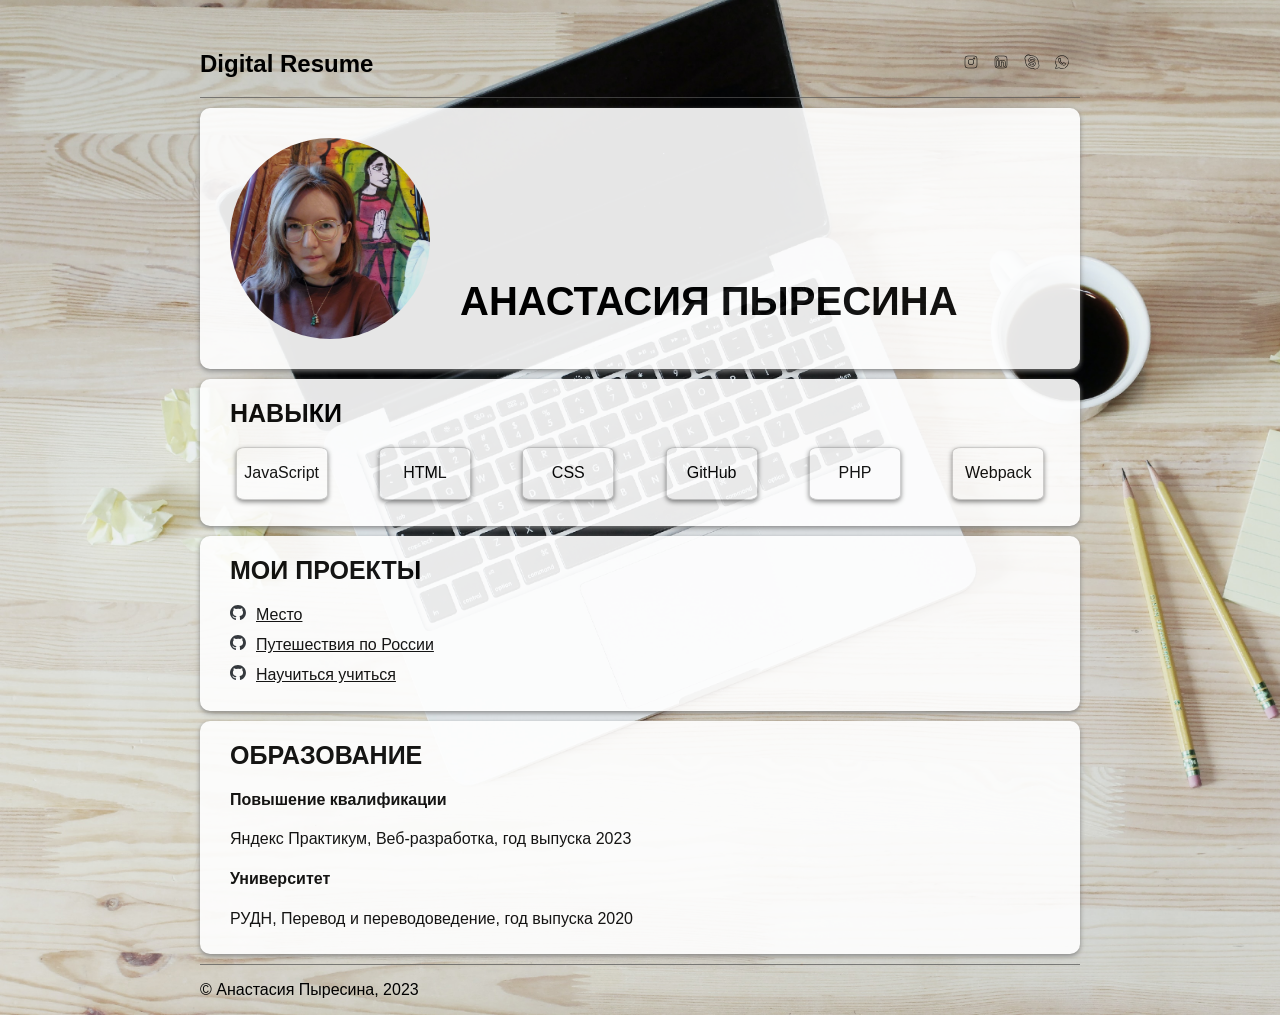
==== index.html @ 8975e487 "Fix file name" ====
<html>

<head>
    <meta charset="UTF-8">
    <!-- <meta name="viewport" content="width=device-width, initial-scale=1.0"> -->
    <title>le Resume</title>
    <link rel="stylesheet" href="./pages/index.css">
</head>

<body class="body">
    <!-- //HEADER// -->
    <header class="header">
        <h2 class="header__title">Digital Resume</h2>
        <nav class="header__links">
            <a href="" class="header__link"> <img class="logo" src="./images/instagram.svg"></a>
            <a href="" class="header__link"> <img class="logo" src="./images/linkedin.svg"></a>
            <a href="" class="header__link"> <img class="logo" src="./images/skype.svg"></a>
            <a href="" class="header__link"> <img class="logo" src="./images/whats.svg"></a>
        </nav>
    </header>
    <!-- //MAIN// -->
    <main class="main">
        <!-- ------- -->
        <!-- profile -->
        <!-- ------- -->
        <section class="profile container">
            <img class="profile__photo" src="./images/resume.jpg">
            <h1 class="profile__name">Анастасия Пыресина</h1>
        </section>
        <!-- ------- -->
        <!-- skills --->
        <!-- ------- -->
        <section class="skills container">
            <h2 class="title">Навыки</h2>
            <ul class="skills__list table">
                <li class="skills__item ">
                    <p>JavaScript</p>
                </li>
                <li class="skills__item">
                    <p>HTML</p>
                </li>
                <li class="skills__item">
                    <p>CSS</p>
                </li>
                <li class="skills__item">
                    <p>GitHub</p>
                </li>
                <li class="skills__item">
                    <p>PHP</p>
                </li>
                <li class="skills__item">
                    <p>Webpack</p>
                </li>
            </ul>
        </section>
        <!-- ------- ----->
        <!-- experience -->
        <!-- ------- ----->
        <section class="experience container">
            <h2 class="title">Мои проекты</h2>
            <ul class="table">
                <li class="table__items">
                    <a href="https://pyresi.github.io/mesto/" class="button"><img class="logo"
                            src="./images/github-mark.svg">Место</a>
                </li>
                <li class="table__items">
                    <a href="https://pyresi.github.io/russian-travel/" class="button"><img class="logo"
                            src="./images/github-mark.svg">Путешествия по России</a>
                </li>
                <li class="table__items">
                    <a href="https://pyresi.github.io/how-to-learn/" class="button"> <img class="logo"
                            src="./images/github-mark.svg">Научиться учиться</a>
                </li>
            </ul>
        </section>
        <!-- ------- ---->
        <!-- education -->
        <!-- ------- ---->
        <section class="education container">
            <h2 class="title">Образование</h2>
            <ul class="table">
                <li class="table__items">
                    <h4>Повышение квалификации</h4>
                    <p>Яндекс Практикум, Веб-разработка, год выпуска 2023</p>
                </li>
                <li class="table__items">
                    <h4>Университет</h4>
                    <p>РУДН, Перевод и переводоведение, год выпуска 2020</p>
                </li>
            </ul>
        </section>
    </main>
    <!-- ------- ---->
    <!-- footer ----->
    <!-- ------- ---->
    <footer class="footer">
        <p class="footer__author">&copy; Анастасия Пыресина, 2023</p>
    </footer>
    <!-- ------- ---->
    <!-- script ----->
    <!-- ------- ---->
    <script src=""></script>
</body>

</html>
---- pages/index.css ----
@import url(../vendor/normalize.css);

@import url(../blocks/body/body.css);

@import url(../blocks/header/header.css);
@import url(../blocks/header/__title/header__title.css);
@import url(../blocks/header/__links/header__links.css);
@import url(../blocks/header/__link/header__link.css);

@import url(../blocks/main/main.css);

@import url(../blocks/profile/profile.css);
@import url(../blocks/profile/__photo/profile__photo.css);
@import url(../blocks/profile/__name/profile__name.css);

@import url(../blocks/skills/skills.css);
@import url(../blocks/skills/__list/skills__list.css);
@import url(../blocks/skills/__item/skills__item.css);

@import url(../blocks/experience/experience.css);
@import url(../blocks/experience/__link/experience__link.css);

@import url(../blocks/button/button.css);

@import url(../blocks/logo/logo.css);
@import url(../blocks/container/container.css);
@import url(../blocks/title/title.css);

@import url(../blocks/table/table.css);
@import url(../blocks/table/__items/table__items.css);

@import url(../blocks/footer/footer.css);
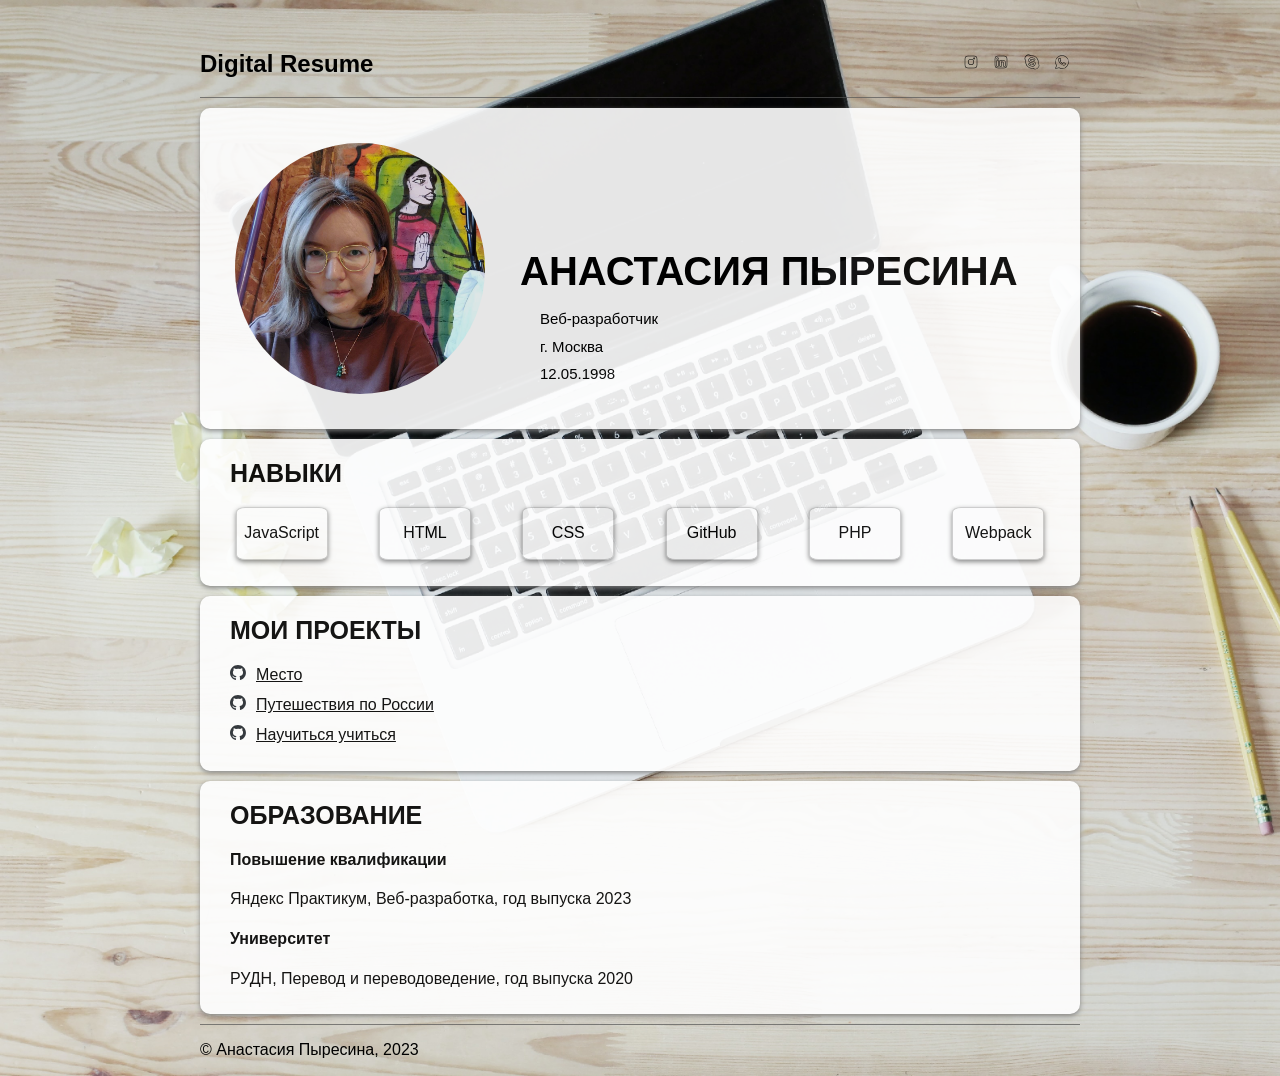
==== commit 7e70c78a: "Add info" ====
--- a/index.html
+++ b/index.html
@@ -25,7 +25,20 @@
         <!-- ------- -->
         <section class="profile container">
             <img class="profile__photo" src="./images/resume.jpg">
-            <h1 class="profile__name">Анастасия Пыресина</h1>
+            <div>
+                <h1 class="profile__name">Анастасия Пыресина</h1>
+                <ul class="profile__list table">
+                    <li class="table__items">
+                        <p class="profile__subtitle">Веб-разработчик</p>
+                    </li>
+                    <li class="table__items">
+                        <p class="profile__subtitle">г. Москва</p>
+                    </li>
+                    <li class="table__items">
+                        <p class="profile__subtitle">12.05.1998</p>
+                    </li>
+                </ul>
+            </div>
         </section>
         <!-- ------- -->
         <!-- skills --->
--- a/pages/index.css
+++ b/pages/index.css
@@ -12,6 +12,7 @@
 @import url(../blocks/profile/profile.css);
 @import url(../blocks/profile/__photo/profile__photo.css);
 @import url(../blocks/profile/__name/profile__name.css);
+@import url(../blocks/profile/__subtitle/profile__subtitle.css);
 
 @import url(../blocks/skills/skills.css);
 @import url(../blocks/skills/__list/skills__list.css);
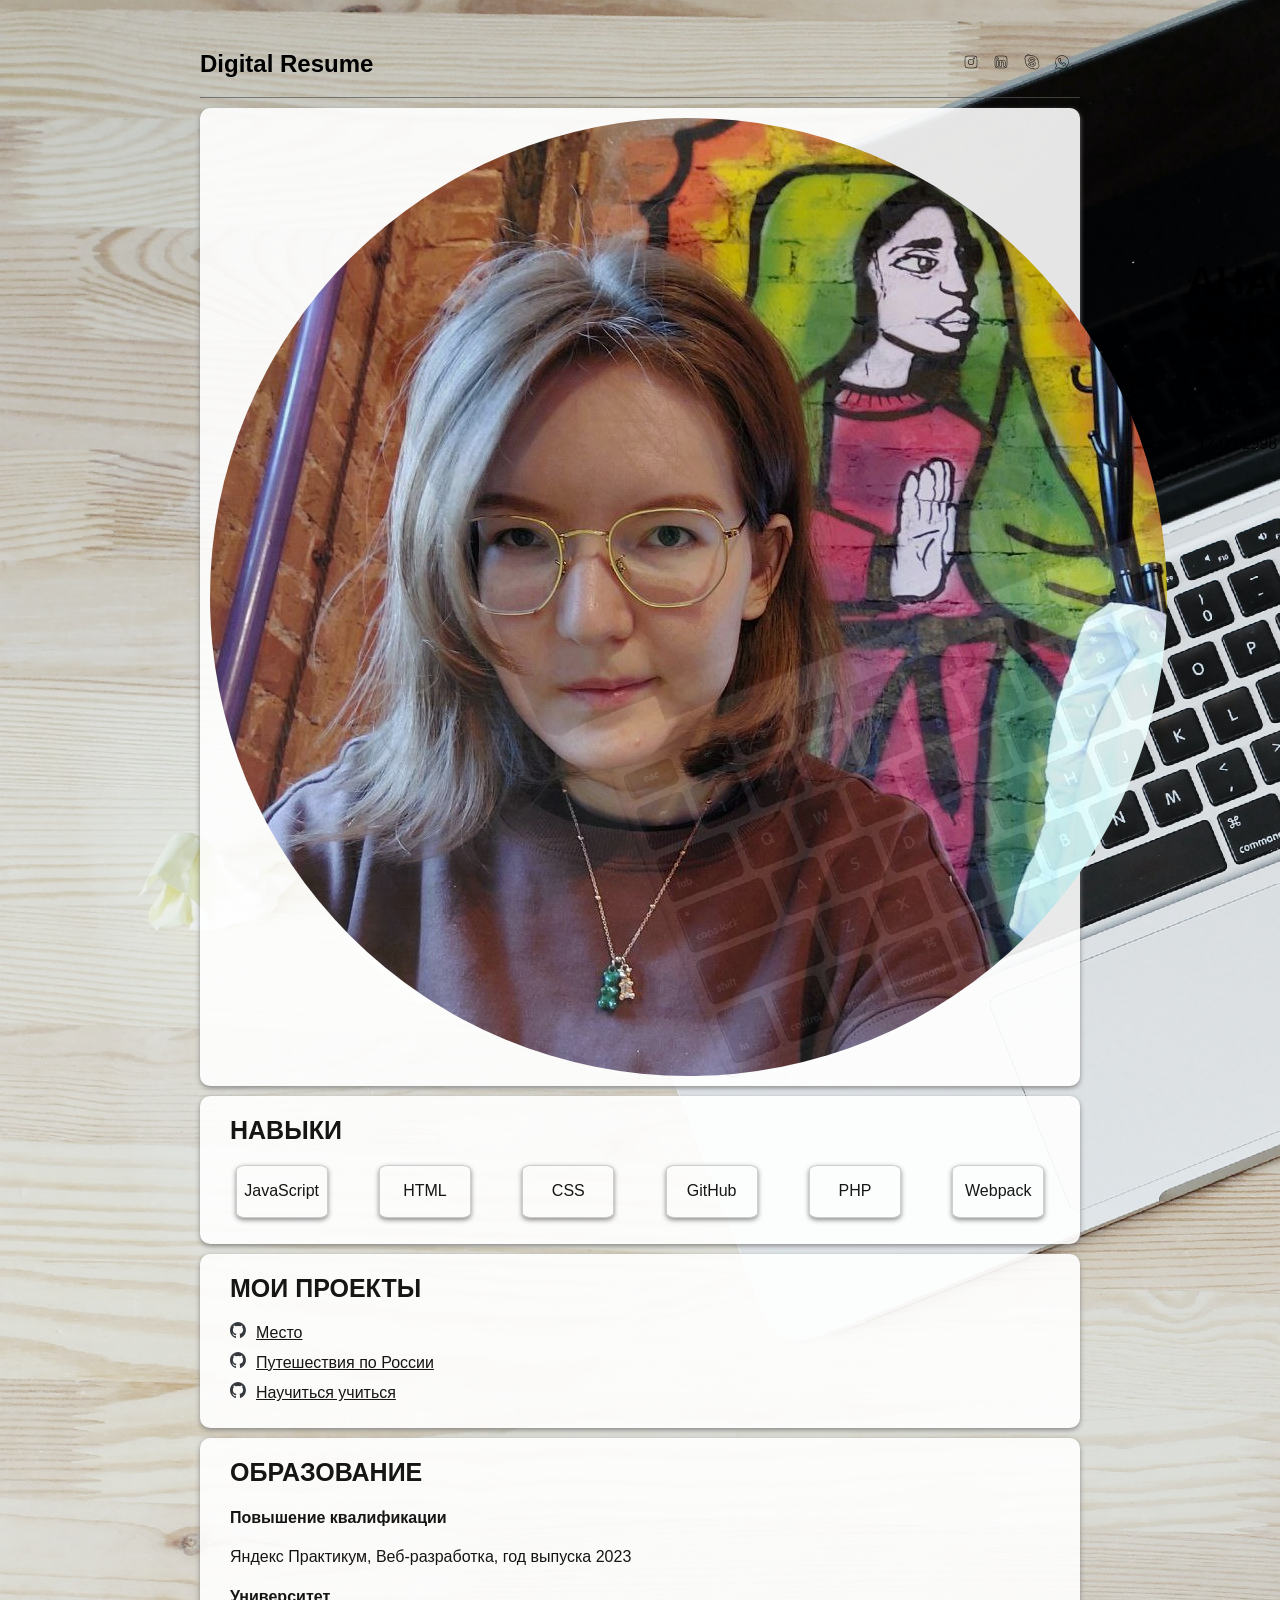
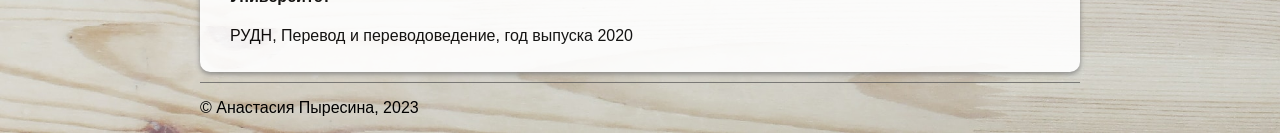
==== commit 93b9b155: "Fix photo" ====
--- a/index.html
+++ b/index.html
@@ -25,7 +25,7 @@
         <!-- ------- -->
         <section class="profile container">
             <img class="profile__photo" src="./images/resume.jpg">
-            <div>
+            <div class="profile__info">
                 <h1 class="profile__name">Анастасия Пыресина</h1>
                 <ul class="profile__list table">
                     <li class="table__items">
--- a/pages/index.css
+++ b/pages/index.css
@@ -12,7 +12,7 @@
 @import url(../blocks/profile/profile.css);
 @import url(../blocks/profile/__photo/profile__photo.css);
 @import url(../blocks/profile/__name/profile__name.css);
-@import url(../blocks/profile/__subtitle/profile__subtitle.css);
+@import url(../blocks/profile/__info/profile__info.css);
 
 @import url(../blocks/skills/skills.css);
 @import url(../blocks/skills/__list/skills__list.css);
